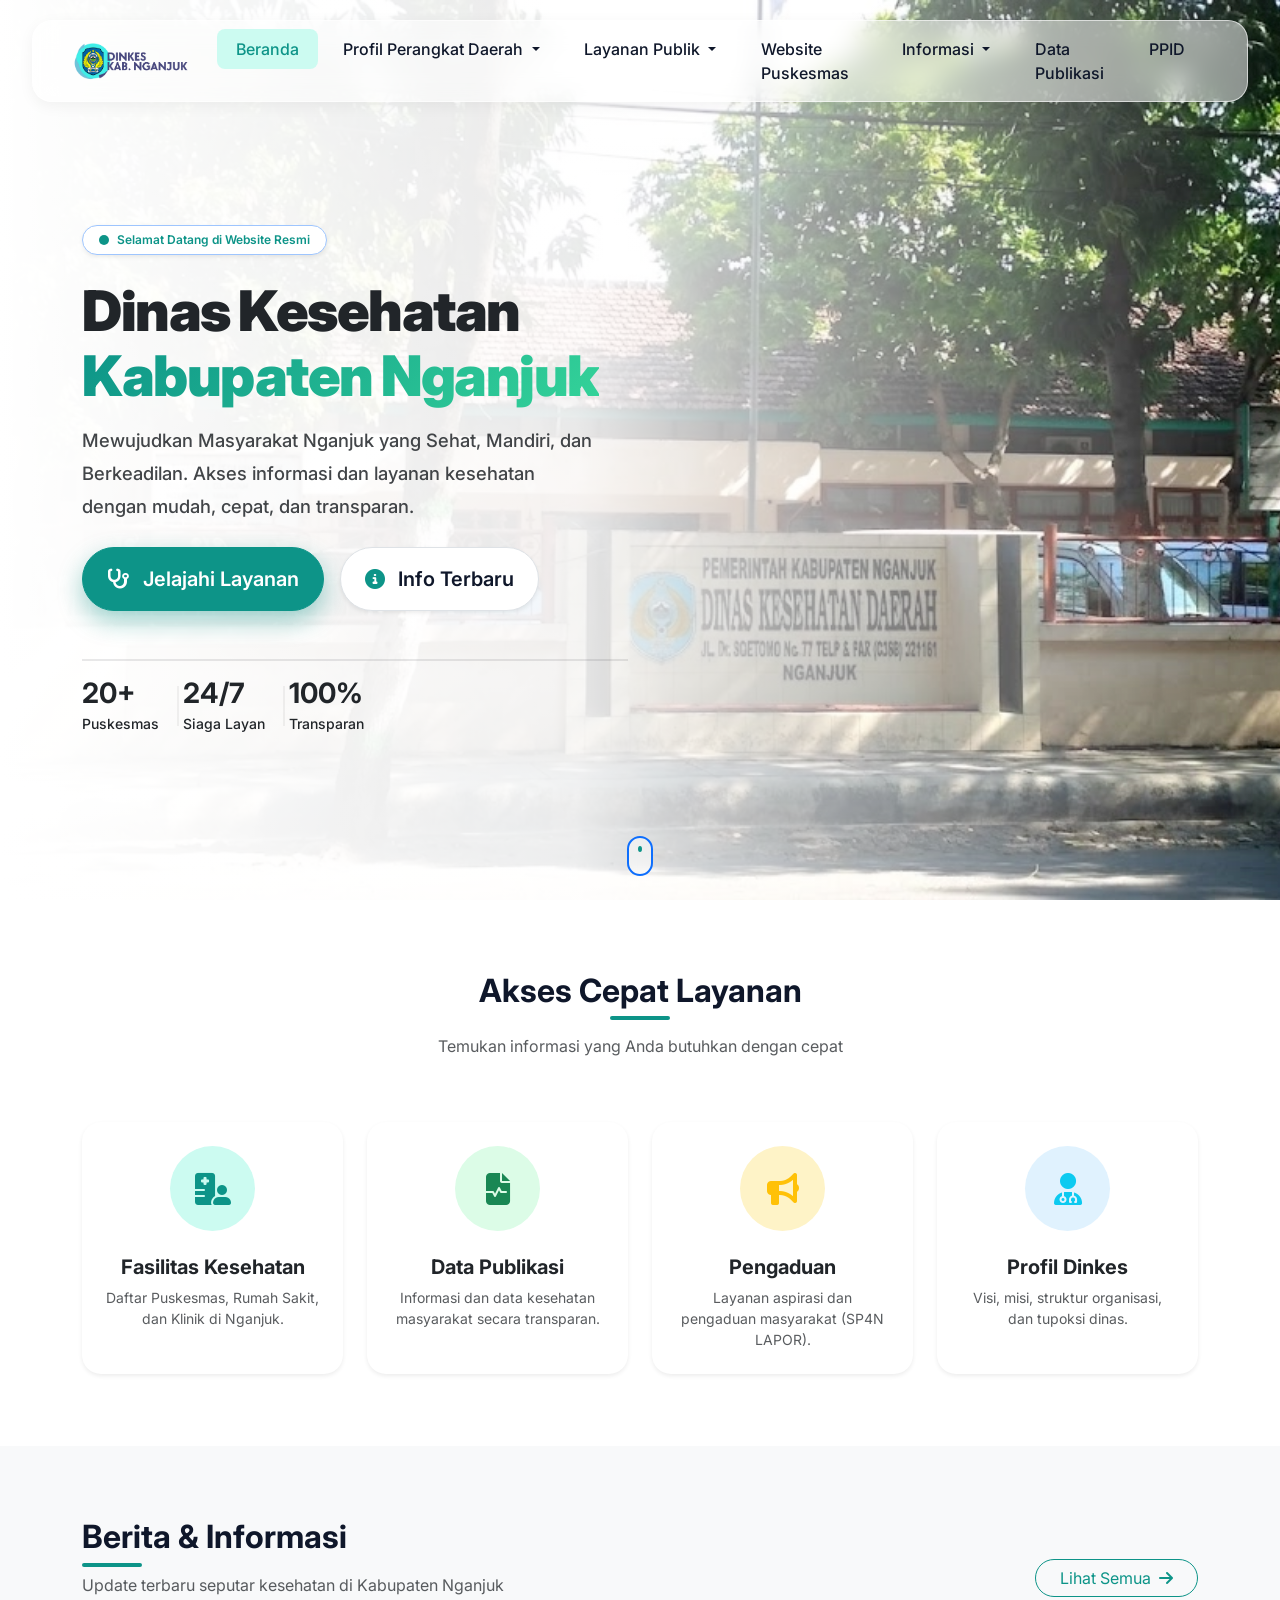
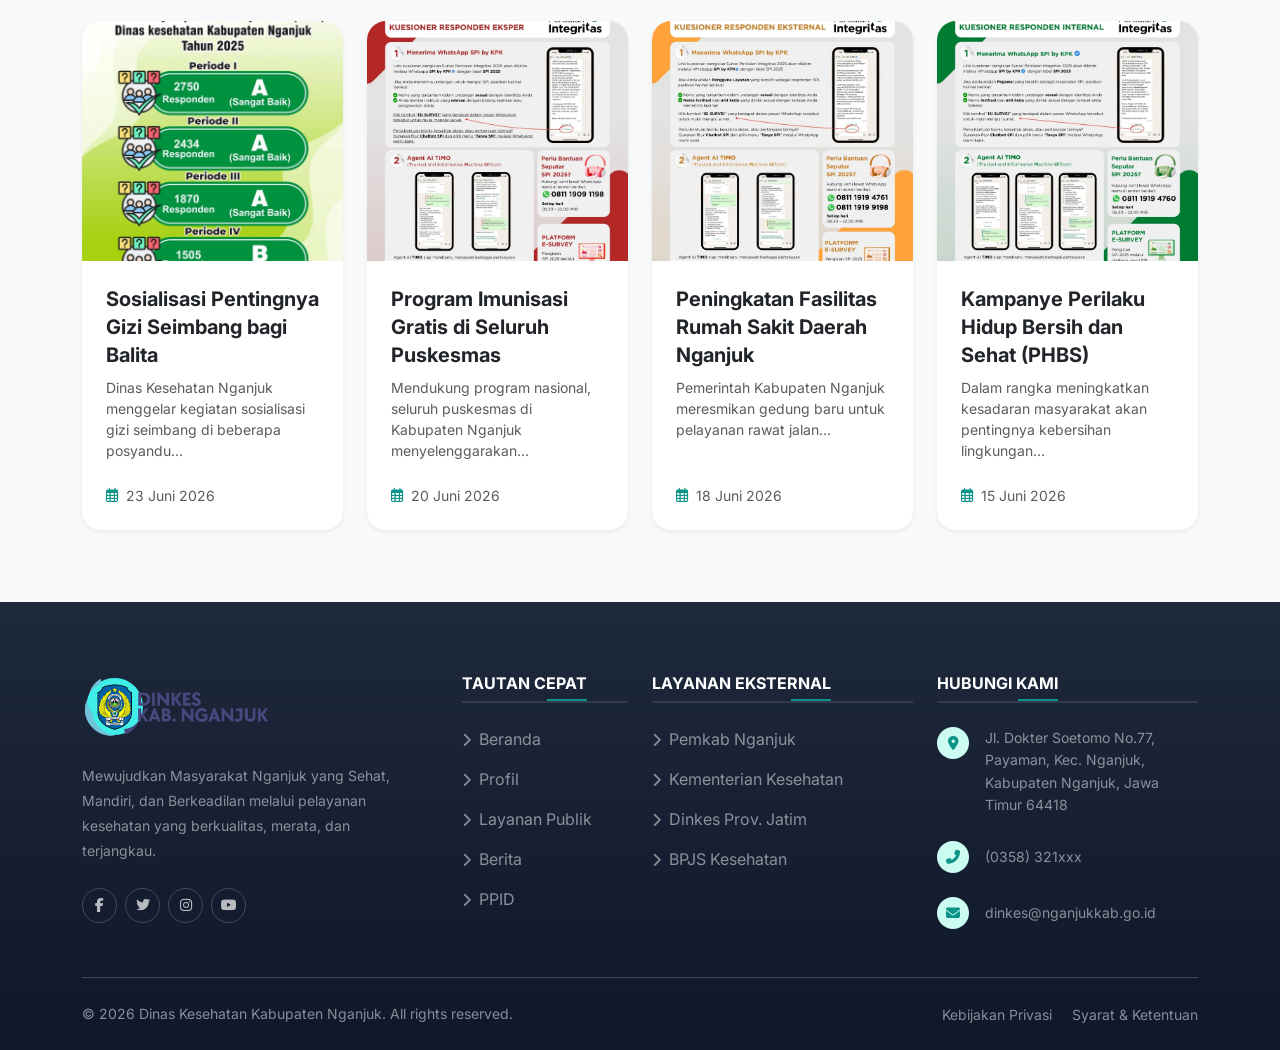
==== index.html @ b560e5fc "Add Layanan Lainnya page and update links" ====
<!DOCTYPE html>
<html lang="id">
<head>
    <meta charset="UTF-8">
    <meta name="viewport" content="width=device-width, initial-scale=1.0">
    <title>Dinas Kesehatan Kabupaten Nganjuk</title>
    <!-- Google Fonts: Inter -->
    <link rel="preconnect" href="https://fonts.googleapis.com">
    <link rel="preconnect" href="https://fonts.gstatic.com" crossorigin>
    <link href="https://fonts.googleapis.com/css2?family=Inter:wght@300;400;500;600;700&display=swap" rel="stylesheet">
    
    <!-- Bootstrap CSS -->
    <link href="https://cdn.jsdelivr.net/npm/bootstrap@5.3.2/dist/css/bootstrap.min.css" rel="stylesheet">
    
    <!-- FontAwesome -->
    <link rel="stylesheet" href="https://cdnjs.cloudflare.com/ajax/libs/font-awesome/6.4.2/css/all.min.css">
    
    <!-- Custom CSS -->
    <link rel="stylesheet" href="css/beranda.css">
</head>
<body>

    <!-- Navbar -->
    <nav class="navbar navbar-expand-xl navbar-light custom-navbar">
        <div class="container-fluid px-3 px-xl-4">
            <a class="navbar-brand d-flex align-items-center" href="index.html">
                <img src="assets/logo-dinkes-web.webp" alt="Logo Dinkes Nganjuk" class="navbar-logo me-2">
            </a>
            <button class="navbar-toggler border-0 shadow-none bg-light" type="button" data-bs-toggle="collapse" data-bs-target="#mainNavbar" aria-controls="mainNavbar" aria-expanded="false" aria-label="Toggle navigation">
                <span class="navbar-toggler-icon"></span>
            </button>
            <div class="collapse navbar-collapse" id="mainNavbar">
                <ul class="navbar-nav ms-auto mb-2 mb-lg-0 fw-medium">
                    <li class="nav-item">
                        <a class="nav-link active" aria-current="page" href="index.html">Beranda</a>
                    </li>
                    <li class="nav-item dropdown">
                        <a class="nav-link dropdown-toggle" href="#" role="button" data-bs-toggle="dropdown" aria-expanded="false">
                            Profil Perangkat Daerah
                        </a>
                        <ul class="dropdown-menu border-0 shadow-sm">
                            <li><a class="dropdown-item" href="profil.html">Profil Dinkes</a></li>
                            <li><a class="dropdown-item" href="tupoksi.html">Tupoksi Dinkes</a></li>
                            <li><a class="dropdown-item" href="visi-misi.html">Visi-Misi Kepala Daerah</a></li>
                            <li><a class="dropdown-item" href="maklumat.html">Maklumat Pelayanan</a></li>
                            <li><a class="dropdown-item" href="#">Mekanisme Pengaduan</a></li>
                            <li><a class="dropdown-item" href="motto.html">Motto Pelayanan</a></li>
                        </ul>
                    </li>
                    <li class="nav-item dropdown">
                        <a class="nav-link dropdown-toggle" href="#" role="button" data-bs-toggle="dropdown" aria-expanded="false">
                            Layanan Publik
                        </a>
                        <ul class="dropdown-menu border-0 shadow-sm">
                            <li><a class="dropdown-item" href="medis.html">Medis</a></li>
                            <li><a class="dropdown-item" href="faskes.html">Fasilitas Kesehatan</a></li>
                            <li><a class="dropdown-item" href="lainnya.html">Layanan Lainnya</a></li>
                        </ul>
                    </li>
                    <li class="nav-item">
                        <a class="nav-link" href="#">Website Puskesmas</a>
                    </li>
                    <li class="nav-item dropdown">
                        <a class="nav-link dropdown-toggle" href="#" role="button" data-bs-toggle="dropdown" aria-expanded="false">
                            Informasi
                        </a>
                        <ul class="dropdown-menu border-0 shadow-sm">
                            <li><a class="dropdown-item" href="#">RSD Nganjuk</a></li>
                            <li><a class="dropdown-item" href="#">RSD Kertosono</a></li>
                            <li><a class="dropdown-item" href="#">Lapor SP4N</a></li>
                            <li><a class="dropdown-item" href="#">SIPPN</a></li>
                        </ul>
                    </li>
                    <li class="nav-item">
                        <a class="nav-link" href="#">Data Publikasi</a>
                    </li>
                    <li class="nav-item">
                        <a class="nav-link" href="#">PPID</a>
                    </li>
                </ul>
            </div>
        </div>
    </nav>

    <!-- Hero Section -->
    <!-- Hero Section -->
    <header class="hero-section d-flex align-items-center position-relative">
        <!-- Background Image with Overlay -->
        <div class="hero-bg-image position-absolute top-0 start-0 w-100 h-100" style="background-image: url('assets/image.webp'); background-size: cover; background-position: center;"></div>
        <div class="hero-bg-overlay position-absolute top-0 start-0 w-100 h-100"></div>

        <div class="container hero-content text-center text-md-start position-relative z-3">
            <div class="row align-items-center">
                <div class="col-lg-7 col-xl-6 mb-5 mb-lg-0 animate-fade-in-up">
                    <div class="d-inline-flex align-items-center badge bg-white shadow-sm text-primary mb-4 py-2 px-3 rounded-pill fw-semibold border border-primary-subtle">
                        <span class="pulse-dot me-2"></span> Selamat Datang di Website Resmi
                    </div>
                    <h1 class="display-4 fw-black text-dark mb-3 hero-title">
                        Dinas Kesehatan <br> 
                        <span class="text-gradient">Kabupaten Nganjuk</span>
                    </h1>
                    <p class="lead text-dark mb-4 hero-subtitle pe-lg-4 fw-medium" style="opacity: 0.85;">
                        Mewujudkan Masyarakat Nganjuk yang Sehat, Mandiri, dan Berkeadilan. Akses informasi dan layanan kesehatan dengan mudah, cepat, dan transparan.
                    </p>
                    <div class="d-flex flex-column flex-sm-row gap-3 justify-content-center justify-content-md-start mb-5">
                        <a href="#" class="btn btn-primary btn-lg rounded-pill px-4 py-3 shadow-primary fw-semibold"><i class="fas fa-stethoscope me-2"></i> Jelajahi Layanan</a>
                        <a href="#" class="btn btn-white btn-lg rounded-pill px-4 py-3 shadow-sm border fw-semibold"><i class="fas fa-info-circle me-2 text-primary"></i> Info Terbaru</a>
                    </div>
                    
                    <div class="hero-stats d-flex gap-4 justify-content-center justify-content-md-start pt-3 border-top border-2 border-dark border-opacity-10">
                        <div class="stat-item">
                            <h3 class="fw-bold text-dark mb-0">20+</h3>
                            <span class="text-dark small fw-medium">Puskesmas</span>
                        </div>
                        <div class="stat-item">
                            <h3 class="fw-bold text-dark mb-0">24/7</h3>
                            <span class="text-dark small fw-medium">Siaga Layan</span>
                        </div>
                        <div class="stat-item">
                            <h3 class="fw-bold text-dark mb-0">100%</h3>
                            <span class="text-dark small fw-medium">Transparan</span>
                        </div>
                    </div>
                </div>
                <!-- Right side removed per user request -->
            </div>
        </div>
        
        <!-- Scroll Down indicator -->
        <div class="scroll-indicator position-absolute bottom-0 start-50 translate-middle-x mb-4 d-none d-md-block z-3">
            <div class="mouse-shape border border-2 border-primary rounded-pill d-flex justify-content-center pt-2" style="width: 26px; height: 40px; background: rgba(255,255,255,0.5); backdrop-filter: blur(4px);">
                <div class="mouse-wheel bg-primary rounded-circle" style="width: 4px; height: 6px; animation: scrollDown 2s infinite;"></div>
            </div>
        </div>
    </header>

    <!-- Quick Services -->
    <section class="py-5 bg-white">
        <div class="container py-4">
            <div class="row text-center mb-5">
                <div class="col-12">
                    <h2 class="fw-bold section-title">Akses Cepat Layanan</h2>
                    <p class="text-muted mt-3">Temukan informasi yang Anda butuhkan dengan cepat</p>
                </div>
            </div>
            <div class="row g-4 justify-content-center">
                <div class="col-md-6 col-lg-3">
                    <div class="card service-card border-0 shadow-sm h-100 text-center p-4">
                        <div class="icon-wrapper mb-4 mx-auto bg-primary-soft text-primary">
                            <i class="fas fa-hospital-user fa-2x"></i>
                        </div>
                        <h5 class="fw-bold"><a href="faskes.html" class="text-dark text-decoration-none stretched-link">Fasilitas Kesehatan</a></h5>
                        <p class="text-muted small mb-0">Daftar Puskesmas, Rumah Sakit, dan Klinik di Nganjuk.</p>
                    </div>
                </div>
                <div class="col-md-6 col-lg-3">
                    <div class="card service-card border-0 shadow-sm h-100 text-center p-4">
                        <div class="icon-wrapper mb-4 mx-auto bg-success-soft text-success">
                            <i class="fas fa-file-medical-alt fa-2x"></i>
                        </div>
                        <h5 class="fw-bold">Data Publikasi</h5>
                        <p class="text-muted small mb-0">Informasi dan data kesehatan masyarakat secara transparan.</p>
                    </div>
                </div>
                <div class="col-md-6 col-lg-3">
                    <div class="card service-card border-0 shadow-sm h-100 text-center p-4">
                        <div class="icon-wrapper mb-4 mx-auto bg-warning-soft text-warning">
                            <i class="fas fa-bullhorn fa-2x"></i>
                        </div>
                        <h5 class="fw-bold">Pengaduan</h5>
                        <p class="text-muted small mb-0">Layanan aspirasi dan pengaduan masyarakat (SP4N LAPOR).</p>
                    </div>
                </div>
                <div class="col-md-6 col-lg-3">
                    <div class="card service-card border-0 shadow-sm h-100 text-center p-4">
                        <div class="icon-wrapper mb-4 mx-auto bg-info-soft text-info">
                            <i class="fas fa-user-md fa-2x"></i>
                        </div>
                        <h5 class="fw-bold"><a href="profil.html" class="text-dark text-decoration-none stretched-link">Profil Dinkes</a></h5>
                        <p class="text-muted small mb-0">Visi, misi, struktur organisasi, dan tupoksi dinas.</p>
                    </div>
                </div>
            </div>
        </div>
    </section>

    <!-- News Section -->
    <section class="py-5 bg-light">
        <div class="container py-4">
            <div class="d-flex justify-content-between align-items-end mb-4">
                <div>
                    <h2 class="fw-bold section-title text-start mb-3">Berita & Informasi</h2>
                    <p class="text-muted mb-0">Update terbaru seputar kesehatan di Kabupaten Nganjuk</p>
                </div>
                <a href="berita.html" class="btn btn-outline-primary d-none d-md-inline-block rounded-pill px-4">Lihat Semua <i class="fas fa-arrow-right ms-1"></i></a>
            </div>
            <div class="row g-4">
                <!-- News Item 1 -->
                <div class="col-md-6 col-lg-3">
                    <div class="card news-card border-0 shadow-sm h-100">
                        <img src="assets/berita/11c2370439c2ba5b17f604da1eb921f0.webp" class="card-img-top" alt="Berita 1">
                        <div class="card-body p-4">
                            <h5 class="card-title fw-bold"><a href="detail-berita.html" class="text-dark text-decoration-none">Sosialisasi Pentingnya Gizi Seimbang bagi Balita</a></h5>
                            <p class="card-text text-muted small mt-2">Dinas Kesehatan Nganjuk menggelar kegiatan sosialisasi gizi seimbang di beberapa posyandu...</p>
                        </div>
                        <div class="card-footer bg-white border-0 px-4 pb-4 pt-0 text-muted small d-flex align-items-center">
                            <i class="far fa-calendar-alt me-2 text-primary"></i> 23 Juni 2026
                        </div>
                    </div>
                </div>
                <!-- News Item 2 -->
                <div class="col-md-6 col-lg-3">
                    <div class="card news-card border-0 shadow-sm h-100">
                        <img src="assets/berita/05f297b0e1a46d213559367b33d6cbf9.webp" class="card-img-top" alt="Berita 2">
                        <div class="card-body p-4">
                            <h5 class="card-title fw-bold"><a href="detail-berita.html" class="text-dark text-decoration-none">Program Imunisasi Gratis di Seluruh Puskesmas</a></h5>
                            <p class="card-text text-muted small mt-2">Mendukung program nasional, seluruh puskesmas di Kabupaten Nganjuk menyelenggarakan...</p>
                        </div>
                        <div class="card-footer bg-white border-0 px-4 pb-4 pt-0 text-muted small d-flex align-items-center">
                            <i class="far fa-calendar-alt me-2 text-primary"></i> 20 Juni 2026
                        </div>
                    </div>
                </div>
                <!-- News Item 3 -->
                <div class="col-md-6 col-lg-3">
                    <div class="card news-card border-0 shadow-sm h-100">
                        <img src="assets/berita/cbc425ae9fa74a5ae10818216ea19b8b.webp" class="card-img-top" alt="Berita 3">
                        <div class="card-body p-4">
                            <h5 class="card-title fw-bold"><a href="detail-berita.html" class="text-dark text-decoration-none">Peningkatan Fasilitas Rumah Sakit Daerah Nganjuk</a></h5>
                            <p class="card-text text-muted small mt-2">Pemerintah Kabupaten Nganjuk meresmikan gedung baru untuk pelayanan rawat jalan...</p>
                        </div>
                        <div class="card-footer bg-white border-0 px-4 pb-4 pt-0 text-muted small d-flex align-items-center">
                            <i class="far fa-calendar-alt me-2 text-primary"></i> 18 Juni 2026
                        </div>
                    </div>
                </div>
                <!-- News Item 4 -->
                <div class="col-md-6 col-lg-3">
                    <div class="card news-card border-0 shadow-sm h-100">
                        <img src="assets/berita/da839e8c064e05d4fa974a282e35619e.webp" class="card-img-top" alt="Berita 4">
                        <div class="card-body p-4">
                            <h5 class="card-title fw-bold"><a href="detail-berita.html" class="text-dark text-decoration-none">Kampanye Perilaku Hidup Bersih dan Sehat (PHBS)</a></h5>
                            <p class="card-text text-muted small mt-2">Dalam rangka meningkatkan kesadaran masyarakat akan pentingnya kebersihan lingkungan...</p>
                        </div>
                        <div class="card-footer bg-white border-0 px-4 pb-4 pt-0 text-muted small d-flex align-items-center">
                            <i class="far fa-calendar-alt me-2 text-primary"></i> 15 Juni 2026
                        </div>
                    </div>
                </div>
            </div>
            <div class="text-center mt-5 d-md-none">
                <a href="berita.html" class="btn btn-outline-primary rounded-pill px-4">Lihat Semua Berita <i class="fas fa-arrow-right ms-1"></i></a>
            </div>
        </div>
    </section>

    <!-- Footer -->
    <footer class="bg-dark text-white pt-5 pb-4">
        <div class="container pt-4">
            <div class="row mb-4">
                <div class="col-lg-4 col-md-6 mb-5 mb-lg-0">
                    <div class="mb-4">
                        <img src="assets/logo-dinkes-web.webp" alt="Logo Dinkes Nganjuk" class="img-fluid" style="max-height: 65px;">
                    </div>
                    <p class="text-white-50 small pe-lg-4 mb-4" style="line-height: 1.8;">Mewujudkan Masyarakat Nganjuk yang Sehat, Mandiri, dan Berkeadilan melalui pelayanan kesehatan yang berkualitas, merata, dan terjangkau.</p>
                    <div class="social-icons d-flex gap-2">
                        <a href="#" class="btn btn-outline-light btn-sm rounded-circle d-flex align-items-center justify-content-center" style="width: 35px; height: 35px;"><i class="fab fa-facebook-f"></i></a>
                        <a href="#" class="btn btn-outline-light btn-sm rounded-circle d-flex align-items-center justify-content-center" style="width: 35px; height: 35px;"><i class="fab fa-twitter"></i></a>
                        <a href="#" class="btn btn-outline-light btn-sm rounded-circle d-flex align-items-center justify-content-center" style="width: 35px; height: 35px;"><i class="fab fa-instagram"></i></a>
                        <a href="#" class="btn btn-outline-light btn-sm rounded-circle d-flex align-items-center justify-content-center" style="width: 35px; height: 35px;"><i class="fab fa-youtube"></i></a>
                    </div>
                </div>
                <div class="col-lg-2 col-md-6 mb-5 mb-lg-0">
                    <h6 class="text-uppercase fw-bold mb-4 position-relative pb-2" style="border-bottom: 2px solid rgba(255,255,255,0.1);">
                        Tautan Cepat
                        <span class="position-absolute bottom-0 left-0 bg-primary" style="height: 2px; width: 40px; margin-left: -40px;"></span>
                    </h6>
                    <ul class="list-unstyled footer-links">
                        <li class="mb-3"><a href="index.html" class="text-white-50 text-decoration-none"><i class="fas fa-chevron-right me-2 small"></i>Beranda</a></li>
                        <li class="mb-3"><a href="profil.html" class="text-white-50 text-decoration-none"><i class="fas fa-chevron-right me-2 small"></i>Profil</a></li>
                        <li class="mb-3"><a href="#" class="text-white-50 text-decoration-none"><i class="fas fa-chevron-right me-2 small"></i>Layanan Publik</a></li>
                        <li class="mb-3"><a href="#" class="text-white-50 text-decoration-none"><i class="fas fa-chevron-right me-2 small"></i>Berita</a></li>
                        <li class="mb-3"><a href="#" class="text-white-50 text-decoration-none"><i class="fas fa-chevron-right me-2 small"></i>PPID</a></li>
                    </ul>
                </div>
                <div class="col-lg-3 col-md-6 mb-5 mb-lg-0">
                    <h6 class="text-uppercase fw-bold mb-4 position-relative pb-2" style="border-bottom: 2px solid rgba(255,255,255,0.1);">
                        Layanan Eksternal
                        <span class="position-absolute bottom-0 left-0 bg-primary" style="height: 2px; width: 40px; margin-left: -40px;"></span>
                    </h6>
                    <ul class="list-unstyled footer-links">
                        <li class="mb-3"><a href="#" class="text-white-50 text-decoration-none"><i class="fas fa-chevron-right me-2 small"></i>Pemkab Nganjuk</a></li>
                        <li class="mb-3"><a href="#" class="text-white-50 text-decoration-none"><i class="fas fa-chevron-right me-2 small"></i>Kementerian Kesehatan</a></li>
                        <li class="mb-3"><a href="#" class="text-white-50 text-decoration-none"><i class="fas fa-chevron-right me-2 small"></i>Dinkes Prov. Jatim</a></li>
                        <li class="mb-3"><a href="#" class="text-white-50 text-decoration-none"><i class="fas fa-chevron-right me-2 small"></i>BPJS Kesehatan</a></li>
                    </ul>
                </div>
                <div class="col-lg-3 col-md-6 mb-5 mb-lg-0">
                    <h6 class="text-uppercase fw-bold mb-4 position-relative pb-2" style="border-bottom: 2px solid rgba(255,255,255,0.1);">
                        Hubungi Kami
                        <span class="position-absolute bottom-0 left-0 bg-primary" style="height: 2px; width: 40px; margin-left: -40px;"></span>
                    </h6>
                    <ul class="list-unstyled text-white-50 small">
                        <li class="mb-4 d-flex">
                            <div class="bg-primary-soft rounded-circle d-flex align-items-center justify-content-center me-3 flex-shrink-0" style="width: 32px; height: 32px;">
                                <i class="fas fa-map-marker-alt text-primary"></i>
                            </div>
                            <span style="line-height: 1.6;">Jl. Dokter Soetomo No.77, Payaman, Kec. Nganjuk, Kabupaten Nganjuk, Jawa Timur 64418</span>
                        </li>
                        <li class="mb-4 d-flex align-items-center">
                            <div class="bg-primary-soft rounded-circle d-flex align-items-center justify-content-center me-3 flex-shrink-0" style="width: 32px; height: 32px;">
                                <i class="fas fa-phone-alt text-primary"></i>
                            </div>
                            <span>(0358) 321xxx</span>
                        </li>
                        <li class="mb-4 d-flex align-items-center">
                            <div class="bg-primary-soft rounded-circle d-flex align-items-center justify-content-center me-3 flex-shrink-0" style="width: 32px; height: 32px;">
                                <i class="fas fa-envelope text-primary"></i>
                            </div>
                            <span>dinkes@nganjukkab.go.id</span>
                        </li>
                    </ul>
                </div>
            </div>
            <hr class="border-secondary mt-2 mb-4 opacity-50">
            <div class="row align-items-center">
                <div class="col-md-6 text-center text-md-start">
                    <p class="text-white-50 small mb-0">&copy; 2026 Dinas Kesehatan Kabupaten Nganjuk. All rights reserved.</p>
                </div>
                <div class="col-md-6 text-center text-md-end mt-3 mt-md-0">
                    <a href="#" class="text-white-50 small text-decoration-none me-3 hover-white">Kebijakan Privasi</a>
                    <a href="#" class="text-white-50 small text-decoration-none hover-white">Syarat & Ketentuan</a>
                </div>
            </div>
        </div>
    </footer>

    <!-- Bootstrap Bundle with Popper -->
    <script src="https://cdn.jsdelivr.net/npm/bootstrap@5.3.2/dist/js/bootstrap.bundle.min.js"></script>
    
    <!-- Custom Script for Navbar Scroll -->
    <script>
        document.addEventListener("DOMContentLoaded", function(){
            window.addEventListener('scroll', function() {
                if (window.scrollY > 50) {
                    document.querySelector('.custom-navbar').classList.add('scrolled');
                } else {
                    document.querySelector('.custom-navbar').classList.remove('scrolled');
                }
            });
        });
    </script>
</body>
</html>
---- css/beranda.css ----
/* Custom CSS for Dinkes Nganjuk Landing Page */

:root {
    --primary-color: #0d9488; /* Emerald green - representing health/nature */
    --primary-hover: #0f766e;
    --primary-soft: #ccfbf1;
    --secondary-color: #f1f5f9;
    --text-dark: #0f172a;
    --text-muted: #64748b;
    --success-soft: #dcfce7;
    --warning-soft: #fef3c7;
    --info-soft: #e0f2fe;
}

body {
    font-family: 'Inter', sans-serif;
    color: var(--text-dark);
    overflow-x: hidden;
    background-color: #f8fafc;
}

/* Typography & Colors */
.text-primary {
    color: var(--primary-color) !important;
}

.bg-primary {
    background-color: var(--primary-color) !important;
}

.btn-primary {
    background-color: var(--primary-color);
    border-color: var(--primary-color);
}

.btn-primary:hover, .btn-primary:focus {
    background-color: var(--primary-hover);
    border-color: var(--primary-hover);
    transform: translateY(-2px);
    box-shadow: 0 4px 12px rgba(13, 148, 136, 0.3);
}

.btn-outline-primary {
    color: var(--primary-color);
    border-color: var(--primary-color);
}

.btn-outline-primary:hover {
    background-color: var(--primary-color);
    color: #fff;
    transform: translateY(-2px);
    box-shadow: 0 4px 12px rgba(13, 148, 136, 0.2);
}

.btn {
    transition: all 0.3s ease;
}

.bg-primary-soft { background-color: var(--primary-soft); }
.bg-success-soft { background-color: var(--success-soft); }
.bg-warning-soft { background-color: var(--warning-soft); }
.bg-info-soft { background-color: var(--info-soft); }

.section-title {
    position: relative;
    display: inline-block;
    color: var(--text-dark);
}

.section-title::after {
    content: '';
    position: absolute;
    bottom: -10px;
    left: 50%;
    transform: translateX(-50%);
    width: 60px;
    height: 4px;
    background-color: var(--primary-color);
    border-radius: 2px;
}

.section-title.text-start::after,
.section-title-start::after {
    left: 0;
    transform: none;
}

/* Navbar */
.custom-navbar {
    position: fixed;
    top: 20px;
    left: 50%;
    transform: translateX(-50%);
    width: 95%;
    max-width: 1320px;
    background: rgba(255, 255, 255, 0.5);
    backdrop-filter: blur(12px);
    -webkit-backdrop-filter: blur(12px);
    border: 1px solid rgba(255, 255, 255, 0.6);
    border-radius: 20px;
    padding: 0.5rem 1rem;
    z-index: 1030;
    transition: all 0.4s cubic-bezier(0.16, 1, 0.3, 1);
    box-shadow: 0 4px 15px rgba(0, 0, 0, 0.05);
}

.custom-navbar.scrolled {
    background: rgba(255, 255, 255, 0.85);
    box-shadow: 0 10px 30px rgba(0, 0, 0, 0.08);
    top: 10px;
    border-color: rgba(255, 255, 255, 0.8);
}

.custom-navbar .navbar-brand .navbar-logo {
    height: 40px;
    width: auto;
    object-fit: contain;
    transition: all 0.4s ease;
}

.brand-text {
    line-height: 1.2;
}

.title-top {
    font-size: 1.15rem;
    color: var(--primary-color);
}

.title-bottom {
    font-size: 0.85rem;
    color: var(--text-muted);
}

.custom-navbar .nav-link {
    color: var(--text-dark);
    font-weight: 500;
    padding: 0.5rem 1.2rem !important;
    border-radius: 0.5rem;
    transition: all 0.3s ease;
    margin: 0 0.2rem;
}

.custom-navbar .nav-link:hover, 
.custom-navbar .nav-link.active {
    color: var(--primary-color);
    background-color: var(--primary-soft);
}

.dropdown-menu {
    border-radius: 1rem;
    padding: 0.8rem;
    box-shadow: 0 15px 35px rgba(0,0,0,0.08) !important;
    animation: fadeInDropdown 0.4s cubic-bezier(0.16, 1, 0.3, 1);
    border: 1px solid rgba(0,0,0,0.05);
}

.dropdown-item {
    border-radius: 0.5rem;
    padding: 0.7rem 1.2rem;
    font-weight: 500;
    color: var(--text-muted);
    transition: all 0.2s ease;
    font-size: 0.95rem;
}

.dropdown-item:hover {
    background-color: var(--primary-soft);
    color: var(--primary-color);
    transform: translateX(5px);
}

@keyframes fadeInDropdown {
    from { opacity: 0; transform: translateY(15px); }
    to { opacity: 1; transform: translateY(0); }
}

@media (max-width: 1199.98px) {
    .custom-navbar {
        background: rgba(255, 255, 255, 0.85);
        border-radius: 15px;
        padding: 0.5rem 1rem;
    }
    .custom-navbar .nav-link {
        margin: 0.2rem 0;
    }
}

/* Custom Typography & Utilities */
.fw-black {
    font-weight: 900;
}

.text-gradient {
    background: linear-gradient(135deg, var(--primary-color) 0%, #34d399 100%);
    -webkit-background-clip: text;
    -webkit-text-fill-color: transparent;
    background-clip: text;
}

.shadow-primary {
    box-shadow: 0 10px 25px rgba(13, 148, 136, 0.4);
}

.btn-white {
    background-color: #ffffff;
    color: var(--text-dark);
}

.btn-white:hover {
    background-color: var(--primary-soft);
    color: var(--primary-color);
    border-color: var(--primary-soft);
}

.pulse-dot {
    display: inline-block;
    width: 10px;
    height: 10px;
    background-color: var(--primary-color);
    border-radius: 50%;
    box-shadow: 0 0 0 0 rgba(13, 148, 136, 0.7);
    animation: pulse-animation 2s infinite;
}

@keyframes pulse-animation {
    0% { box-shadow: 0 0 0 0 rgba(13, 148, 136, 0.7); }
    70% { box-shadow: 0 0 0 10px rgba(13, 148, 136, 0); }
    100% { box-shadow: 0 0 0 0 rgba(13, 148, 136, 0); }
}

/* Hero Section */
.hero-section {
    min-height: 100vh;
    padding-top: 120px;
    padding-bottom: 60px;
    background-color: #f8fafc;
    position: relative;
    overflow: hidden;
}

.hero-bg-overlay {
    background: linear-gradient(to right, rgba(255, 255, 255, 1) 0%, rgba(255, 255, 255, 0.9) 45%, rgba(255, 255, 255, 0) 100%);
    z-index: 1;
}

@media (max-width: 991.98px) {
    .hero-bg-overlay {
        background: linear-gradient(to bottom, rgba(255, 255, 255, 0.95) 0%, rgba(255, 255, 255, 0.85) 60%, rgba(255, 255, 255, 0) 100%);
    }
}

.hero-content {
    position: relative;
    z-index: 1;
}

.hero-title {
    line-height: 1.15;
    letter-spacing: -1.5px;
}

.hero-subtitle {
    font-size: 1.15rem;
    line-height: 1.8;
}

.hero-stats .stat-item {
    position: relative;
}

.hero-stats .stat-item:not(:last-child)::after {
    content: '';
    position: absolute;
    right: -20px;
    top: 15%;
    height: 70%;
    width: 2px;
    background-color: rgba(0,0,0,0.05);
}

@media (max-width: 767.98px) {
    .hero-stats .stat-item:not(:last-child)::after {
        right: -15px;
    }
    .hero-stats {
        gap: 1.5rem !important;
    }
}

.hero-image-composition {
    position: relative;
    height: 100%;
    min-height: 500px;
}

.hero-img-main {
    transition: transform 0.5s ease;
}

.hero-img-sub {
    border-width: 6px !important;
    transition: transform 0.5s ease;
}

.hero-image-composition:hover .hero-img-main {
    transform: scale(1.02);
}

.hero-image-composition:hover .hero-img-sub {
    transform: scale(1.05) translateY(-5px);
}

.glass-card {
    background: rgba(255, 255, 255, 0.85);
    backdrop-filter: blur(12px);
    -webkit-backdrop-filter: blur(12px);
    border: 1px solid rgba(255, 255, 255, 0.4);
}

.floating-card {
    animation: float 5s ease-in-out infinite;
}

.floating-card-alt {
    animation: float-alt 6s ease-in-out infinite;
}

@keyframes float {
    0% { transform: translateY(0px); }
    50% { transform: translateY(-15px); }
    100% { transform: translateY(0px); }
}

@keyframes float-alt {
    0% { transform: translateY(0px); }
    50% { transform: translateY(15px); }
    100% { transform: translateY(0px); }
}

@keyframes scrollDown {
    0% { transform: translateY(0); opacity: 1; }
    100% { transform: translateY(15px); opacity: 0; }
}

.scroll-indicator {
    z-index: 5;
}

/* Animations */
.animate-fade-in-up {
    animation: fadeInUp 1.2s cubic-bezier(0.16, 1, 0.3, 1) forwards;
}

.animate-fade-in-left {
    animation: fadeInLeft 1.2s cubic-bezier(0.16, 1, 0.3, 1) forwards;
    opacity: 0;
    animation-delay: 0.3s;
}

@keyframes fadeInUp {
    from { opacity: 0; transform: translateY(50px); }
    to { opacity: 1; transform: translateY(0); }
}

@keyframes fadeInLeft {
    from { opacity: 0; transform: translateX(50px); }
    to { opacity: 1; transform: translateX(0); }
}

/* Service Cards */
.service-card {
    transition: all 0.4s cubic-bezier(0.16, 1, 0.3, 1);
    border-radius: 1.2rem;
    background: #ffffff;
}

.service-card:hover {
    transform: translateY(-12px);
    box-shadow: 0 20px 40px rgba(0,0,0,0.08) !important;
}

.icon-wrapper {
    width: 85px;
    height: 85px;
    border-radius: 50%;
    display: flex;
    align-items: center;
    justify-content: center;
    transition: all 0.4s cubic-bezier(0.16, 1, 0.3, 1);
}

.service-card:hover .icon-wrapper {
    transform: scale(1.15) rotate(5deg);
}

/* News Cards */
.news-card {
    border-radius: 1.2rem;
    overflow: hidden;
    transition: all 0.4s cubic-bezier(0.16, 1, 0.3, 1);
    background: #ffffff;
}

.news-card:hover {
    transform: translateY(-8px);
    box-shadow: 0 20px 40px rgba(0,0,0,0.08) !important;
}

.news-card .card-img-top {
    height: 240px;
    object-fit: cover;
    transition: transform 0.6s cubic-bezier(0.16, 1, 0.3, 1);
}

.news-card:hover .card-img-top {
    transform: scale(1.08);
}

.news-card .card-title {
    line-height: 1.4;
}

.news-card .card-title a {
    transition: color 0.3s ease;
}

.news-card .card-title a:hover {
    color: var(--primary-color) !important;
}

/* Footer */
footer {
    background: linear-gradient(180deg, #1e293b 0%, #0f172a 100%);
}

.footer-logo {
    height: 45px;
    width: 45px;
    object-fit: contain;
}

.footer-links a {
    transition: all 0.3s ease;
}

.footer-links a:hover {
    color: #ffffff !important;
    padding-left: 8px;
}

.social-icons a {
    transition: all 0.3s ease;
    border-color: rgba(255,255,255,0.2);
    color: rgba(255,255,255,0.7);
}

.social-icons a:hover {
    background-color: var(--primary-color);
    border-color: var(--primary-color);
    color: #ffffff;
    transform: translateY(-3px);
}

.hover-white:hover {
    color: #ffffff !important;
}
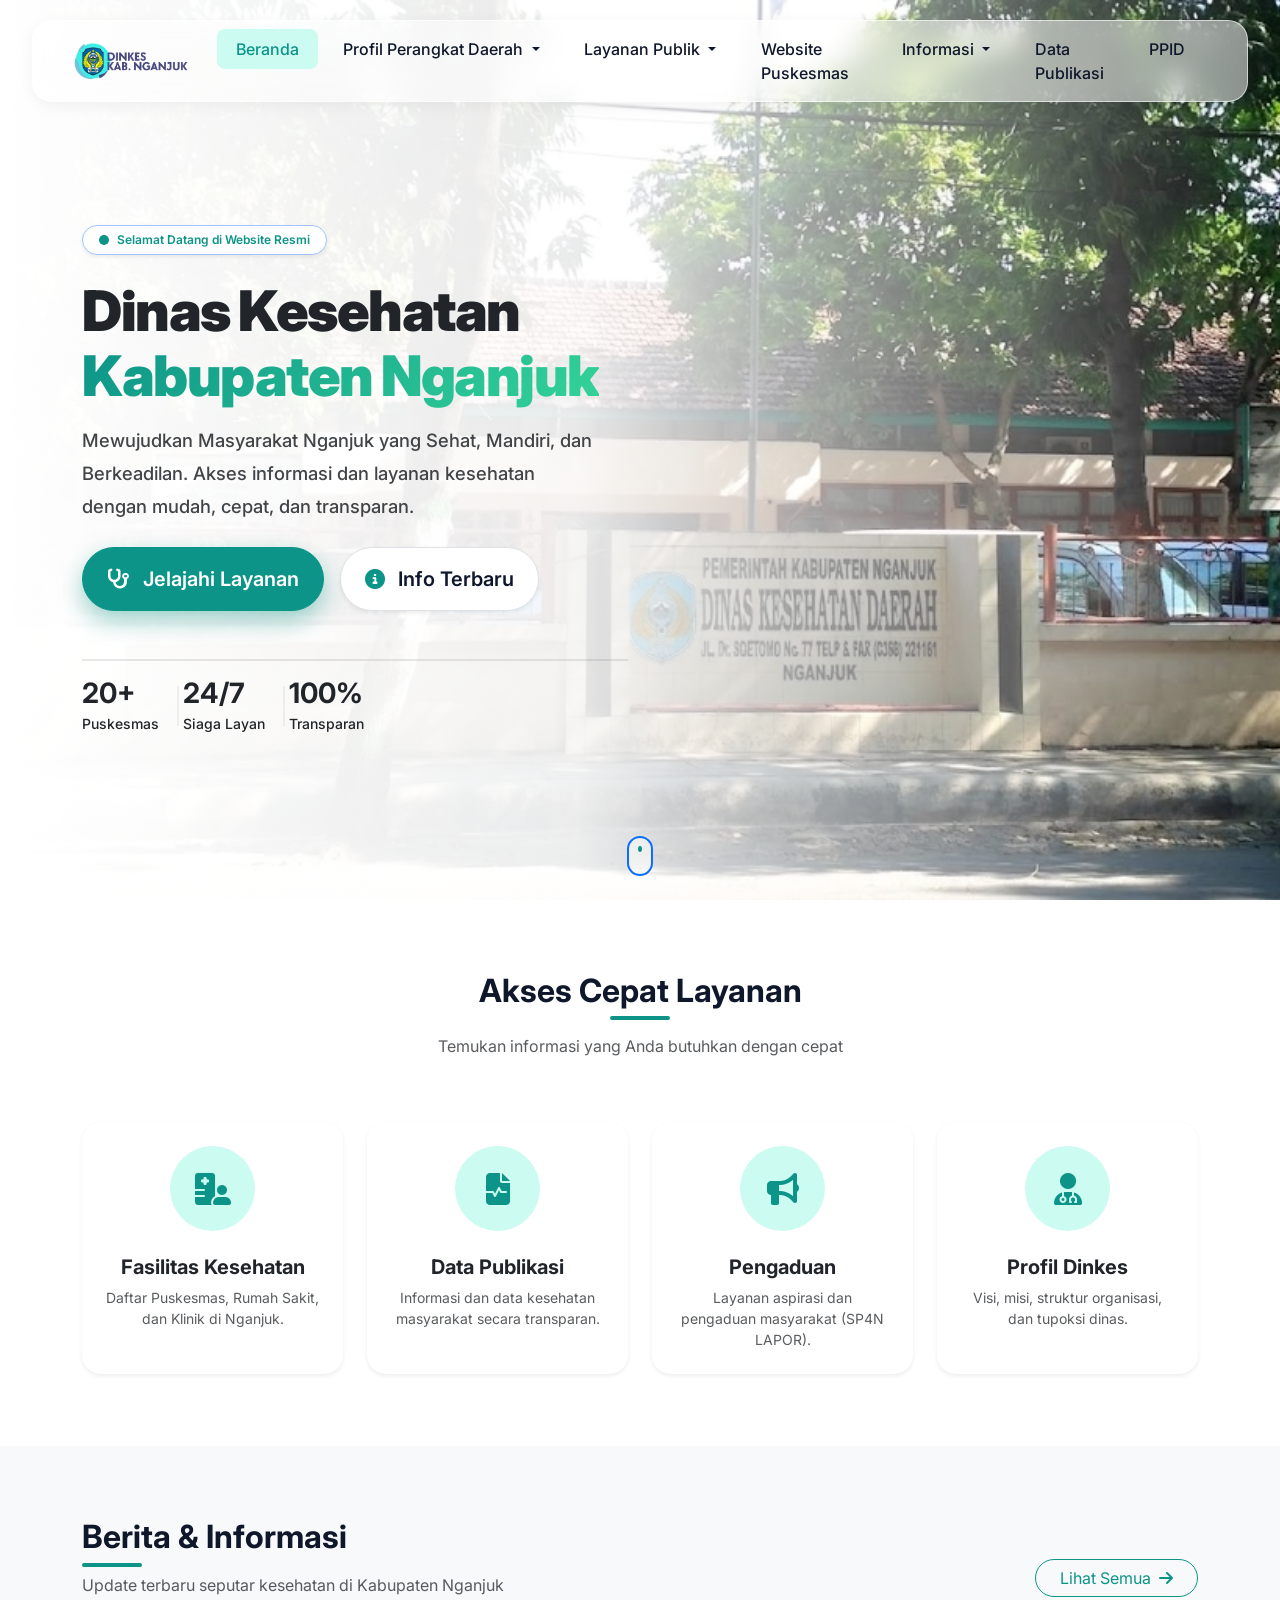
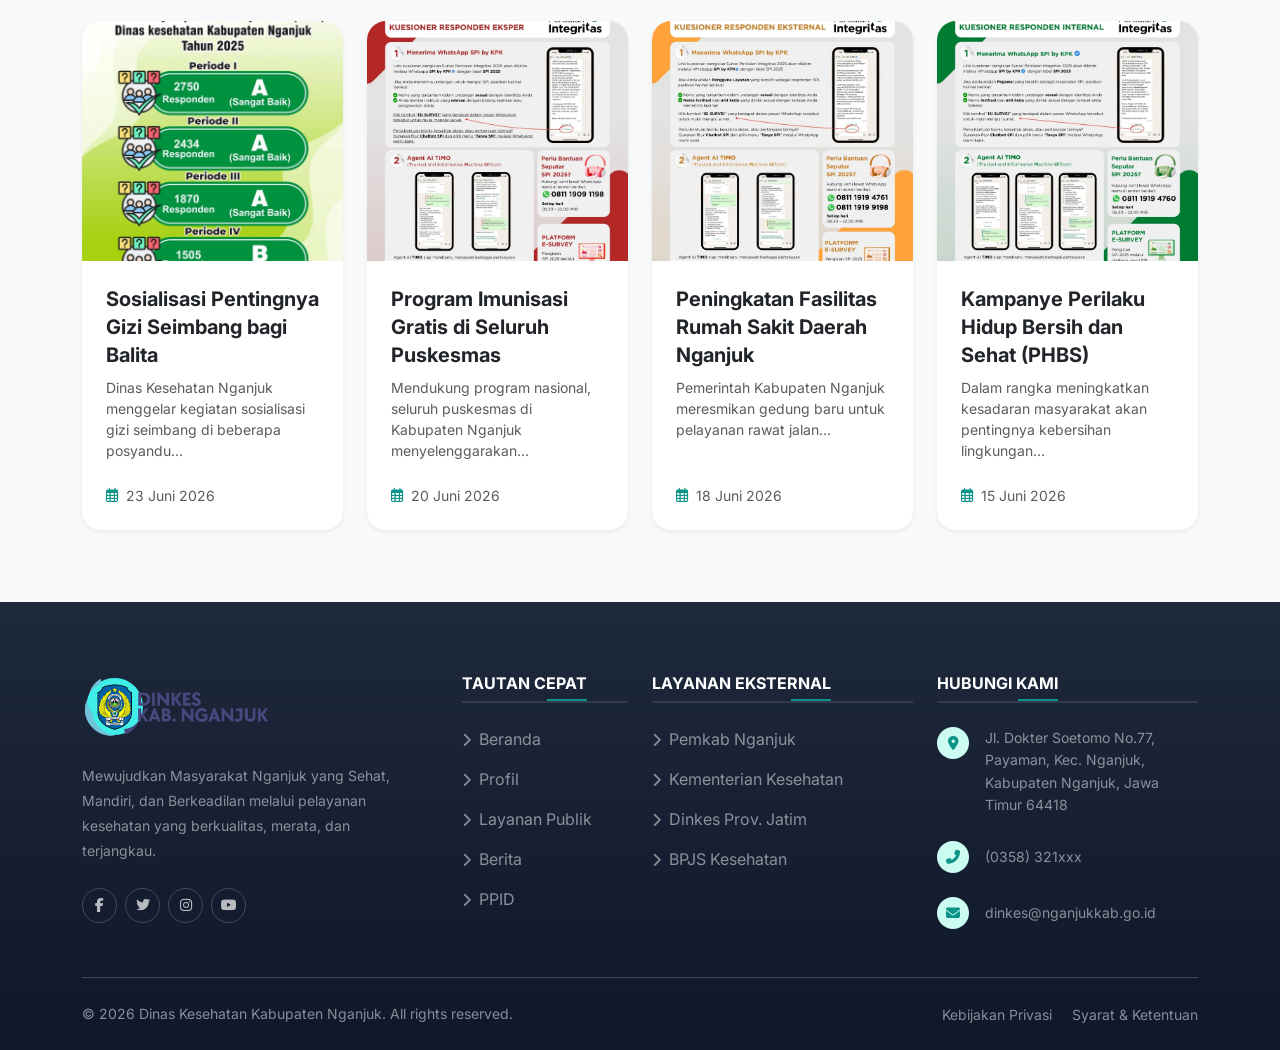
==== commit 570cef50: "Update all colors to emerald green primary and remove other colors" ====
--- a/index.html
+++ b/index.html
@@ -32,7 +32,7 @@
             <div class="collapse navbar-collapse" id="mainNavbar">
                 <ul class="navbar-nav ms-auto mb-2 mb-lg-0 fw-medium">
                     <li class="nav-item">
-                        <a class="nav-link active" aria-current="page" href="index.html">Beranda</a>
+                        <a class="nav-link" aria-current="page" href="index.html">Beranda</a>
                     </li>
                     <li class="nav-item dropdown">
                         <a class="nav-link dropdown-toggle" href="#" role="button" data-bs-toggle="dropdown" aria-expanded="false">
@@ -58,7 +58,7 @@
                         </ul>
                     </li>
                     <li class="nav-item">
-                        <a class="nav-link" href="#">Website Puskesmas</a>
+                        <a class="nav-link" href="puskesmas.html">Website Puskesmas</a>
                     </li>
                     <li class="nav-item dropdown">
                         <a class="nav-link dropdown-toggle" href="#" role="button" data-bs-toggle="dropdown" aria-expanded="false">
@@ -72,10 +72,10 @@
                         </ul>
                     </li>
                     <li class="nav-item">
-                        <a class="nav-link" href="#">Data Publikasi</a>
+                        <a class="nav-link" href="publikasi.html">Data Publikasi</a>
                     </li>
                     <li class="nav-item">
-                        <a class="nav-link" href="#">PPID</a>
+                        <a class="nav-link" href="ppid.html">PPID</a>
                     </li>
                 </ul>
             </div>
@@ -155,16 +155,16 @@
                 </div>
                 <div class="col-md-6 col-lg-3">
                     <div class="card service-card border-0 shadow-sm h-100 text-center p-4">
-                        <div class="icon-wrapper mb-4 mx-auto bg-success-soft text-success">
+                        <div class="icon-wrapper mb-4 mx-auto bg-primary-soft text-primary">
                             <i class="fas fa-file-medical-alt fa-2x"></i>
                         </div>
-                        <h5 class="fw-bold">Data Publikasi</h5>
+                        <h5 class="fw-bold"><a href="publikasi.html" class="text-dark text-decoration-none stretched-link">Data Publikasi</a></h5>
                         <p class="text-muted small mb-0">Informasi dan data kesehatan masyarakat secara transparan.</p>
                     </div>
                 </div>
                 <div class="col-md-6 col-lg-3">
                     <div class="card service-card border-0 shadow-sm h-100 text-center p-4">
-                        <div class="icon-wrapper mb-4 mx-auto bg-warning-soft text-warning">
+                        <div class="icon-wrapper mb-4 mx-auto bg-primary-soft text-primary">
                             <i class="fas fa-bullhorn fa-2x"></i>
                         </div>
                         <h5 class="fw-bold">Pengaduan</h5>
@@ -173,7 +173,7 @@
                 </div>
                 <div class="col-md-6 col-lg-3">
                     <div class="card service-card border-0 shadow-sm h-100 text-center p-4">
-                        <div class="icon-wrapper mb-4 mx-auto bg-info-soft text-info">
+                        <div class="icon-wrapper mb-4 mx-auto bg-primary-soft text-primary">
                             <i class="fas fa-user-md fa-2x"></i>
                         </div>
                         <h5 class="fw-bold"><a href="profil.html" class="text-dark text-decoration-none stretched-link">Profil Dinkes</a></h5>
@@ -280,7 +280,7 @@
                         <li class="mb-3"><a href="profil.html" class="text-white-50 text-decoration-none"><i class="fas fa-chevron-right me-2 small"></i>Profil</a></li>
                         <li class="mb-3"><a href="#" class="text-white-50 text-decoration-none"><i class="fas fa-chevron-right me-2 small"></i>Layanan Publik</a></li>
                         <li class="mb-3"><a href="#" class="text-white-50 text-decoration-none"><i class="fas fa-chevron-right me-2 small"></i>Berita</a></li>
-                        <li class="mb-3"><a href="#" class="text-white-50 text-decoration-none"><i class="fas fa-chevron-right me-2 small"></i>PPID</a></li>
+                        <li class="mb-3"><a href="ppid.html" class="text-white-50 text-decoration-none"><i class="fas fa-chevron-right me-2 small"></i>PPID</a></li>
                     </ul>
                 </div>
                 <div class="col-lg-3 col-md-6 mb-5 mb-lg-0">
@@ -341,6 +341,22 @@
     <!-- Custom Script for Navbar Scroll -->
     <script>
         document.addEventListener("DOMContentLoaded", function(){
+            // Set active nav link
+            let currentPath = window.location.pathname.split('/').pop();
+            if (currentPath === '') currentPath = 'index.html';
+            
+            document.querySelectorAll('.navbar-nav .nav-link, .navbar-nav .dropdown-item').forEach(link => {
+                link.classList.remove('active');
+                if (link.getAttribute('href') === currentPath) {
+                    link.classList.add('active');
+                    let dropdown = link.closest('.dropdown');
+                    if (dropdown) {
+                        let toggle = dropdown.querySelector('.nav-link.dropdown-toggle');
+                        if (toggle) toggle.classList.add('active');
+                    }
+                }
+            });
+
             window.addEventListener('scroll', function() {
                 if (window.scrollY > 50) {
                     document.querySelector('.custom-navbar').classList.add('scrolled');
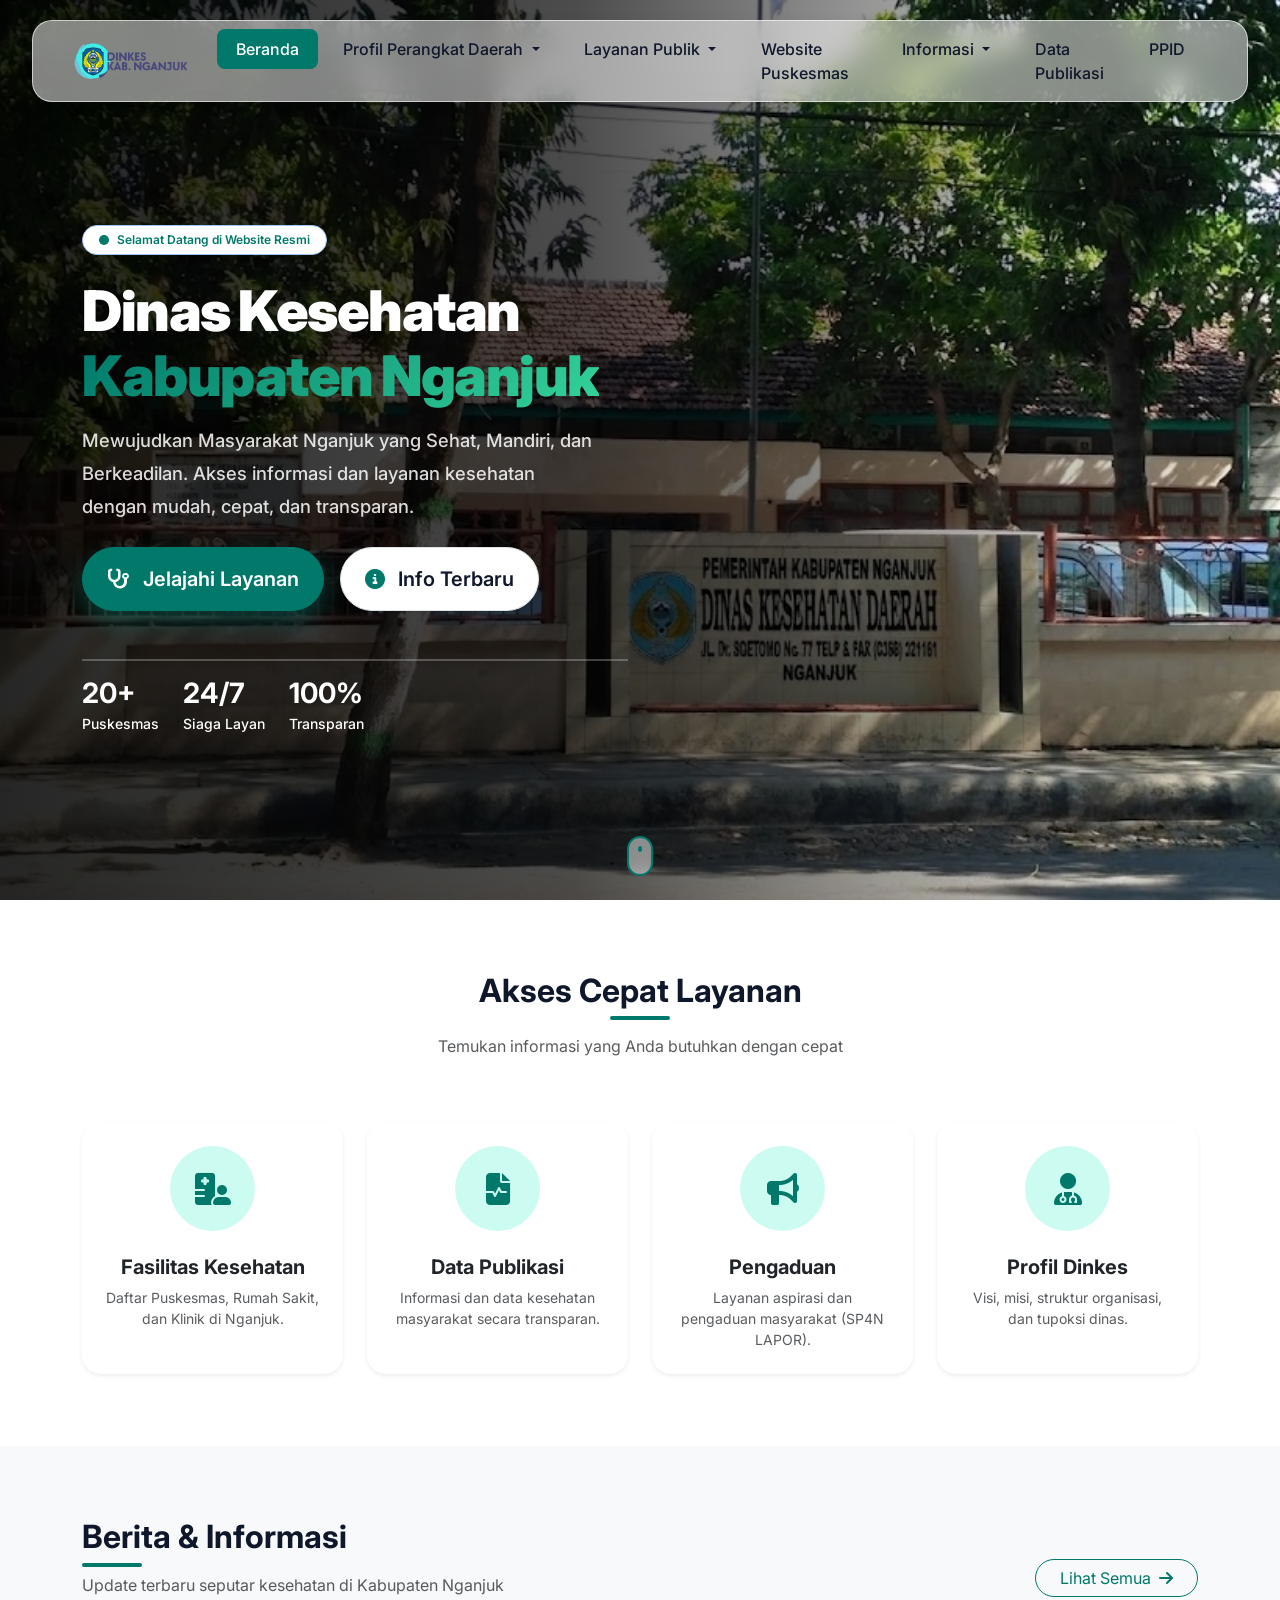
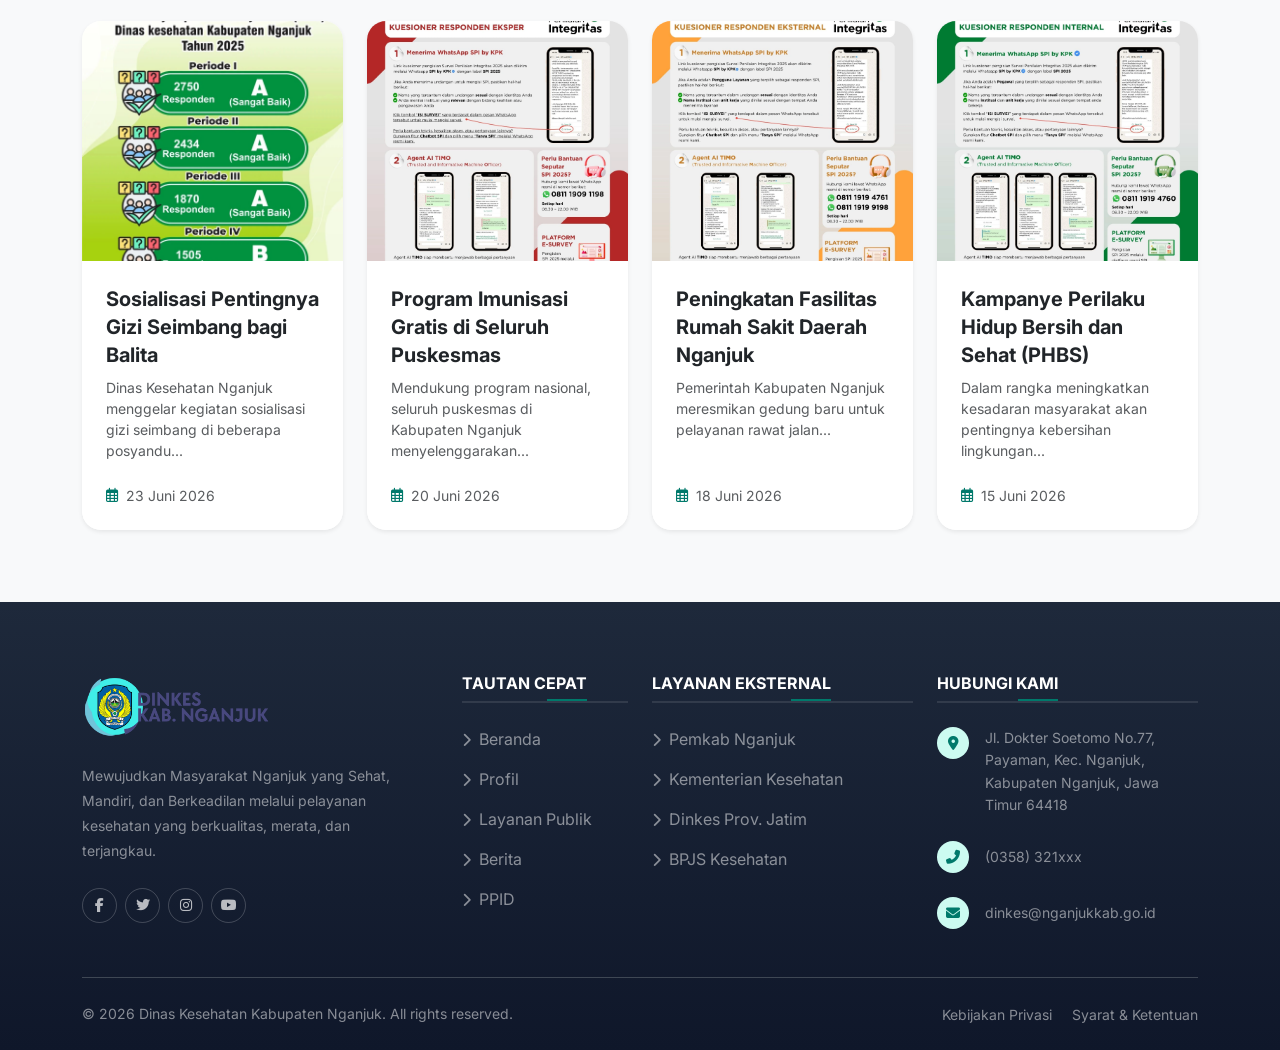
==== commit 6d2696eb: "Update hero background overlay to black gradient and adjust text colors for contrast" ====
--- a/index.html
+++ b/index.html
@@ -95,11 +95,11 @@
                     <div class="d-inline-flex align-items-center badge bg-white shadow-sm text-primary mb-4 py-2 px-3 rounded-pill fw-semibold border border-primary-subtle">
                         <span class="pulse-dot me-2"></span> Selamat Datang di Website Resmi
                     </div>
-                    <h1 class="display-4 fw-black text-dark mb-3 hero-title">
+                    <h1 class="display-4 fw-black text-white mb-3 hero-title">
                         Dinas Kesehatan <br> 
                         <span class="text-gradient">Kabupaten Nganjuk</span>
                     </h1>
-                    <p class="lead text-dark mb-4 hero-subtitle pe-lg-4 fw-medium" style="opacity: 0.85;">
+                    <p class="lead text-white mb-4 hero-subtitle pe-lg-4 fw-medium" style="opacity: 0.85;">
                         Mewujudkan Masyarakat Nganjuk yang Sehat, Mandiri, dan Berkeadilan. Akses informasi dan layanan kesehatan dengan mudah, cepat, dan transparan.
                     </p>
                     <div class="d-flex flex-column flex-sm-row gap-3 justify-content-center justify-content-md-start mb-5">
@@ -107,18 +107,18 @@
                         <a href="#" class="btn btn-white btn-lg rounded-pill px-4 py-3 shadow-sm border fw-semibold"><i class="fas fa-info-circle me-2 text-primary"></i> Info Terbaru</a>
                     </div>
                     
-                    <div class="hero-stats d-flex gap-4 justify-content-center justify-content-md-start pt-3 border-top border-2 border-dark border-opacity-10">
+                    <div class="hero-stats d-flex gap-4 justify-content-center justify-content-md-start pt-3 border-top border-2 border-white border-opacity-25">
                         <div class="stat-item">
-                            <h3 class="fw-bold text-dark mb-0">20+</h3>
-                            <span class="text-dark small fw-medium">Puskesmas</span>
+                            <h3 class="fw-bold text-white mb-0">20+</h3>
+                            <span class="text-white small fw-medium">Puskesmas</span>
                         </div>
                         <div class="stat-item">
-                            <h3 class="fw-bold text-dark mb-0">24/7</h3>
-                            <span class="text-dark small fw-medium">Siaga Layan</span>
+                            <h3 class="fw-bold text-white mb-0">24/7</h3>
+                            <span class="text-white small fw-medium">Siaga Layan</span>
                         </div>
                         <div class="stat-item">
-                            <h3 class="fw-bold text-dark mb-0">100%</h3>
-                            <span class="text-dark small fw-medium">Transparan</span>
+                            <h3 class="fw-bold text-white mb-0">100%</h3>
+                            <span class="text-white small fw-medium">Transparan</span>
                         </div>
                     </div>
                 </div>
--- a/css/beranda.css
+++ b/css/beranda.css
@@ -1,8 +1,10 @@
 /* Custom CSS for Dinkes Nganjuk Landing Page */
 
 :root {
-    --primary-color: #0d9488; /* Emerald green - representing health/nature */
-    --primary-hover: #0f766e;
+    --primary-color: #00796b; /* Emerald green - representing health/nature */
+    --bs-primary: #00796b;
+    --bs-primary-rgb: 0, 121, 107;
+    --primary-hover: #004d40;
     --primary-soft: #ccfbf1;
     --secondary-color: #f1f5f9;
     --text-dark: #0f172a;
@@ -143,8 +145,8 @@
 
 .custom-navbar .nav-link:hover, 
 .custom-navbar .nav-link.active {
-    color: var(--primary-color);
-    background-color: var(--primary-soft);
+    color: #ffffff !important;
+    background-color: var(--primary-color);
 }
 
 .dropdown-menu {
@@ -208,9 +210,12 @@
 }
 
 .btn-white:hover {
-    background-color: var(--primary-soft);
-    color: var(--primary-color);
-    border-color: var(--primary-soft);
+    background-color: var(--primary-color);
+    color: #ffffff !important;
+    border-color: var(--primary-color);
+}
+.btn-white:hover i, .btn-white:hover .text-primary {
+    color: #ffffff !important;
 }
 
 .pulse-dot {
@@ -240,13 +245,13 @@
 }
 
 .hero-bg-overlay {
-    background: linear-gradient(to right, rgba(255, 255, 255, 1) 0%, rgba(255, 255, 255, 0.9) 45%, rgba(255, 255, 255, 0) 100%);
+    background: linear-gradient(to right, rgba(0, 0, 0, 0.85) 0%, rgba(0, 0, 0, 0.7) 45%, rgba(0, 0, 0, 0) 100%);
     z-index: 1;
 }
 
 @media (max-width: 991.98px) {
     .hero-bg-overlay {
-        background: linear-gradient(to bottom, rgba(255, 255, 255, 0.95) 0%, rgba(255, 255, 255, 0.85) 60%, rgba(255, 255, 255, 0) 100%);
+        background: linear-gradient(to bottom, rgba(0, 0, 0, 0.85) 0%, rgba(0, 0, 0, 0.7) 60%, rgba(0, 0, 0, 0) 100%);
     }
 }
 
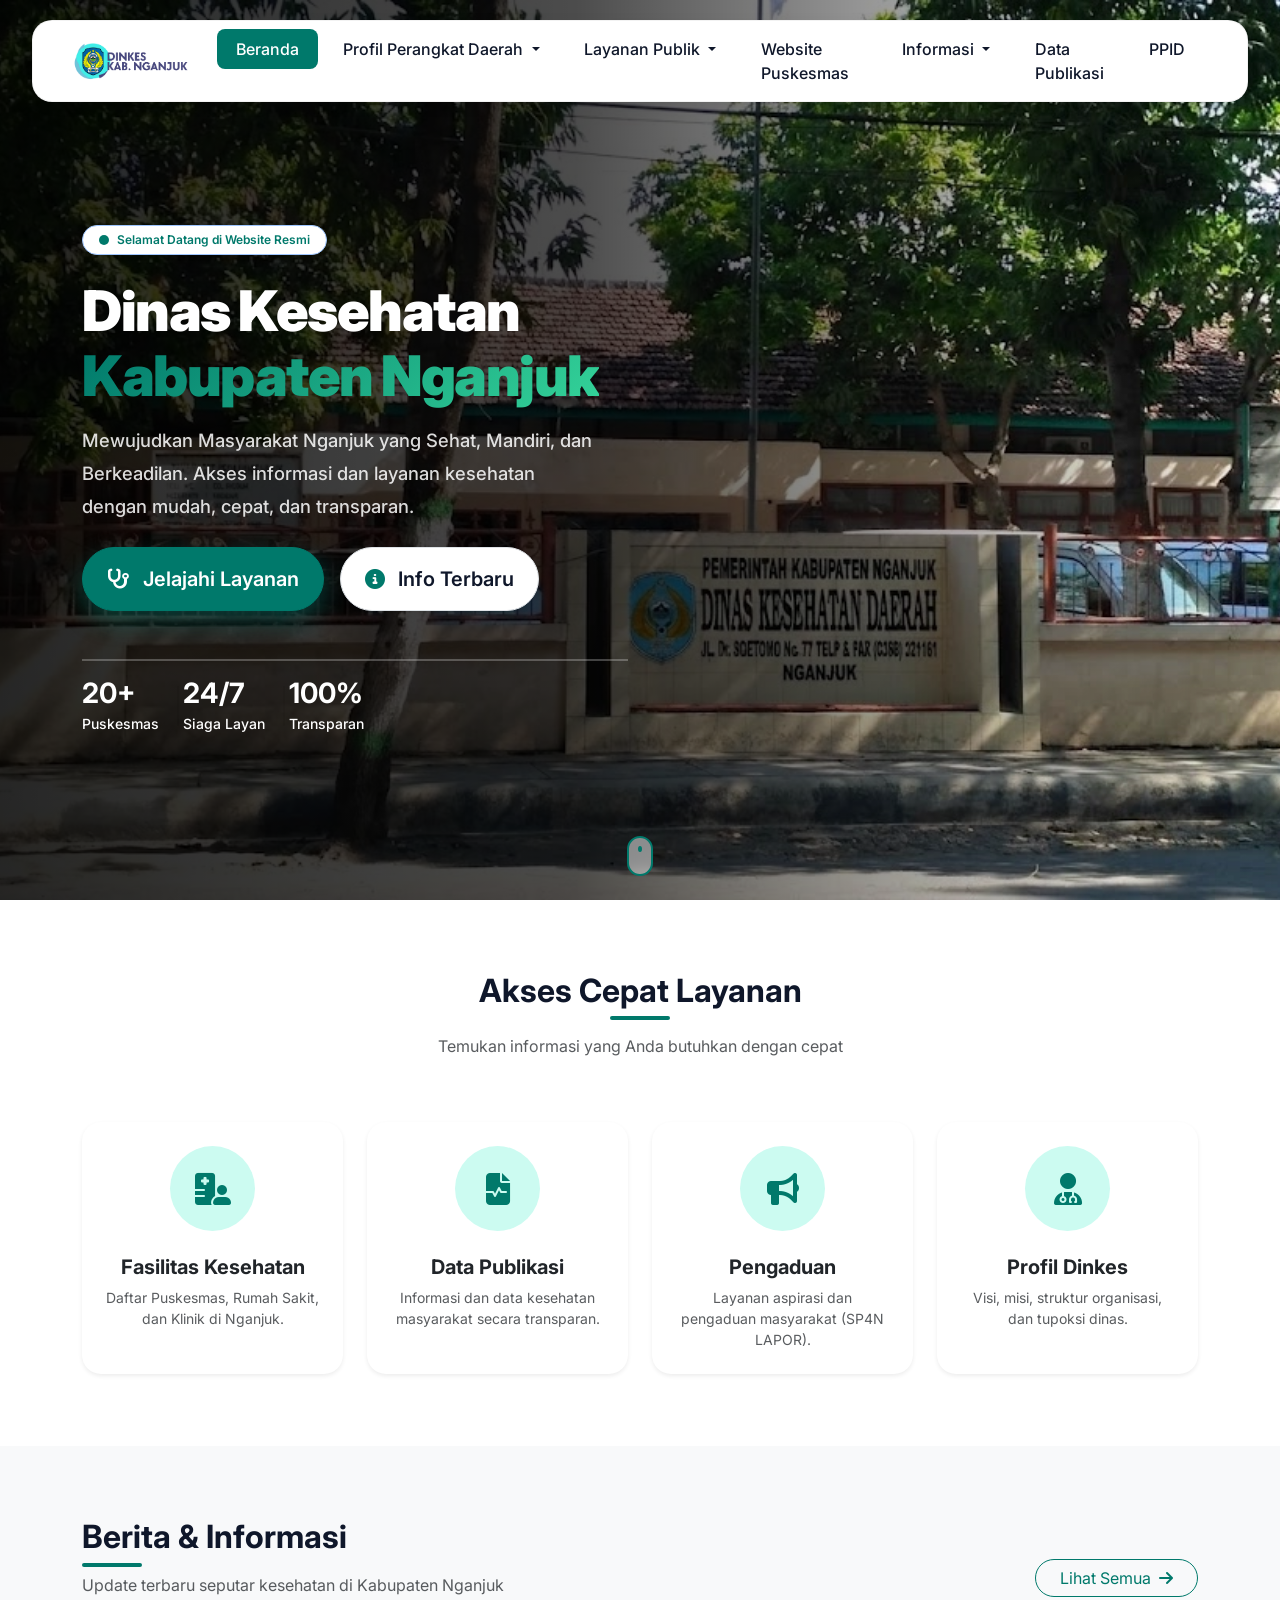
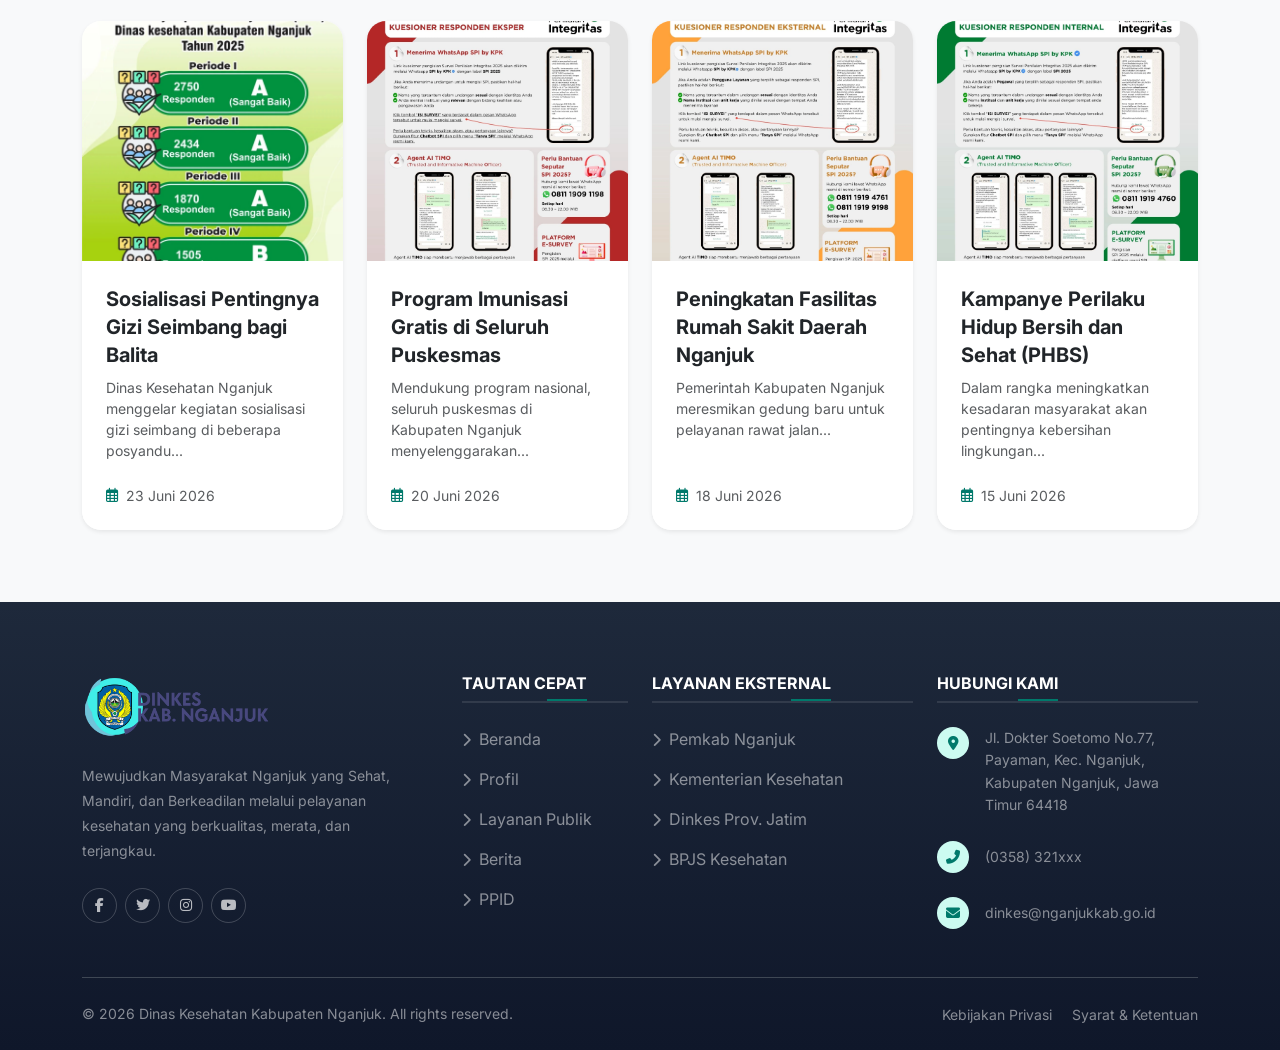
==== commit 67323a30: "feat: make news cards entirely clickable" ====
--- a/index.html
+++ b/index.html
@@ -200,7 +200,7 @@
                     <div class="card news-card border-0 shadow-sm h-100">
                         <img src="assets/berita/11c2370439c2ba5b17f604da1eb921f0.webp" class="card-img-top" alt="Berita 1">
                         <div class="card-body p-4">
-                            <h5 class="card-title fw-bold"><a href="detail-berita.html" class="text-dark text-decoration-none">Sosialisasi Pentingnya Gizi Seimbang bagi Balita</a></h5>
+                            <h5 class="card-title fw-bold"><a href="detail-berita.html" class="text-dark text-decoration-none stretched-link">Sosialisasi Pentingnya Gizi Seimbang bagi Balita</a></h5>
                             <p class="card-text text-muted small mt-2">Dinas Kesehatan Nganjuk menggelar kegiatan sosialisasi gizi seimbang di beberapa posyandu...</p>
                         </div>
                         <div class="card-footer bg-white border-0 px-4 pb-4 pt-0 text-muted small d-flex align-items-center">
@@ -213,7 +213,7 @@
                     <div class="card news-card border-0 shadow-sm h-100">
                         <img src="assets/berita/05f297b0e1a46d213559367b33d6cbf9.webp" class="card-img-top" alt="Berita 2">
                         <div class="card-body p-4">
-                            <h5 class="card-title fw-bold"><a href="detail-berita.html" class="text-dark text-decoration-none">Program Imunisasi Gratis di Seluruh Puskesmas</a></h5>
+                            <h5 class="card-title fw-bold"><a href="detail-berita.html" class="text-dark text-decoration-none stretched-link">Program Imunisasi Gratis di Seluruh Puskesmas</a></h5>
                             <p class="card-text text-muted small mt-2">Mendukung program nasional, seluruh puskesmas di Kabupaten Nganjuk menyelenggarakan...</p>
                         </div>
                         <div class="card-footer bg-white border-0 px-4 pb-4 pt-0 text-muted small d-flex align-items-center">
@@ -226,7 +226,7 @@
                     <div class="card news-card border-0 shadow-sm h-100">
                         <img src="assets/berita/cbc425ae9fa74a5ae10818216ea19b8b.webp" class="card-img-top" alt="Berita 3">
                         <div class="card-body p-4">
-                            <h5 class="card-title fw-bold"><a href="detail-berita.html" class="text-dark text-decoration-none">Peningkatan Fasilitas Rumah Sakit Daerah Nganjuk</a></h5>
+                            <h5 class="card-title fw-bold"><a href="detail-berita.html" class="text-dark text-decoration-none stretched-link">Peningkatan Fasilitas Rumah Sakit Daerah Nganjuk</a></h5>
                             <p class="card-text text-muted small mt-2">Pemerintah Kabupaten Nganjuk meresmikan gedung baru untuk pelayanan rawat jalan...</p>
                         </div>
                         <div class="card-footer bg-white border-0 px-4 pb-4 pt-0 text-muted small d-flex align-items-center">
@@ -239,7 +239,7 @@
                     <div class="card news-card border-0 shadow-sm h-100">
                         <img src="assets/berita/da839e8c064e05d4fa974a282e35619e.webp" class="card-img-top" alt="Berita 4">
                         <div class="card-body p-4">
-                            <h5 class="card-title fw-bold"><a href="detail-berita.html" class="text-dark text-decoration-none">Kampanye Perilaku Hidup Bersih dan Sehat (PHBS)</a></h5>
+                            <h5 class="card-title fw-bold"><a href="detail-berita.html" class="text-dark text-decoration-none stretched-link">Kampanye Perilaku Hidup Bersih dan Sehat (PHBS)</a></h5>
                             <p class="card-text text-muted small mt-2">Dalam rangka meningkatkan kesadaran masyarakat akan pentingnya kebersihan lingkungan...</p>
                         </div>
                         <div class="card-footer bg-white border-0 px-4 pb-4 pt-0 text-muted small d-flex align-items-center">
--- a/css/beranda.css
+++ b/css/beranda.css
@@ -4,6 +4,8 @@
     --primary-color: #00796b; /* Emerald green - representing health/nature */
     --bs-primary: #00796b;
     --bs-primary-rgb: 0, 121, 107;
+    --bs-link-color: #00796b;
+    --bs-link-hover-color: #004d40;
     --primary-hover: #004d40;
     --primary-soft: #ccfbf1;
     --secondary-color: #f1f5f9;
@@ -95,10 +97,8 @@
     transform: translateX(-50%);
     width: 95%;
     max-width: 1320px;
-    background: rgba(255, 255, 255, 0.5);
-    backdrop-filter: blur(12px);
-    -webkit-backdrop-filter: blur(12px);
-    border: 1px solid rgba(255, 255, 255, 0.6);
+    background: #ffffff;
+    border: 1px solid rgba(0, 0, 0, 0.05);
     border-radius: 20px;
     padding: 0.5rem 1rem;
     z-index: 1030;
@@ -107,10 +107,10 @@
 }
 
 .custom-navbar.scrolled {
-    background: rgba(255, 255, 255, 0.85);
+    background: #ffffff;
     box-shadow: 0 10px 30px rgba(0, 0, 0, 0.08);
     top: 10px;
-    border-color: rgba(255, 255, 255, 0.8);
+    border-color: rgba(0, 0, 0, 0.08);
 }
 
 .custom-navbar .navbar-brand .navbar-logo {
@@ -179,7 +179,7 @@
 
 @media (max-width: 1199.98px) {
     .custom-navbar {
-        background: rgba(255, 255, 255, 0.85);
+        background: #ffffff;
         border-radius: 15px;
         padding: 0.5rem 1rem;
     }
@@ -317,9 +317,7 @@
 }
 
 .glass-card {
-    background: rgba(255, 255, 255, 0.85);
-    backdrop-filter: blur(12px);
-    -webkit-backdrop-filter: blur(12px);
+    background: #ffffff;
     border: 1px solid rgba(255, 255, 255, 0.4);
 }
 
